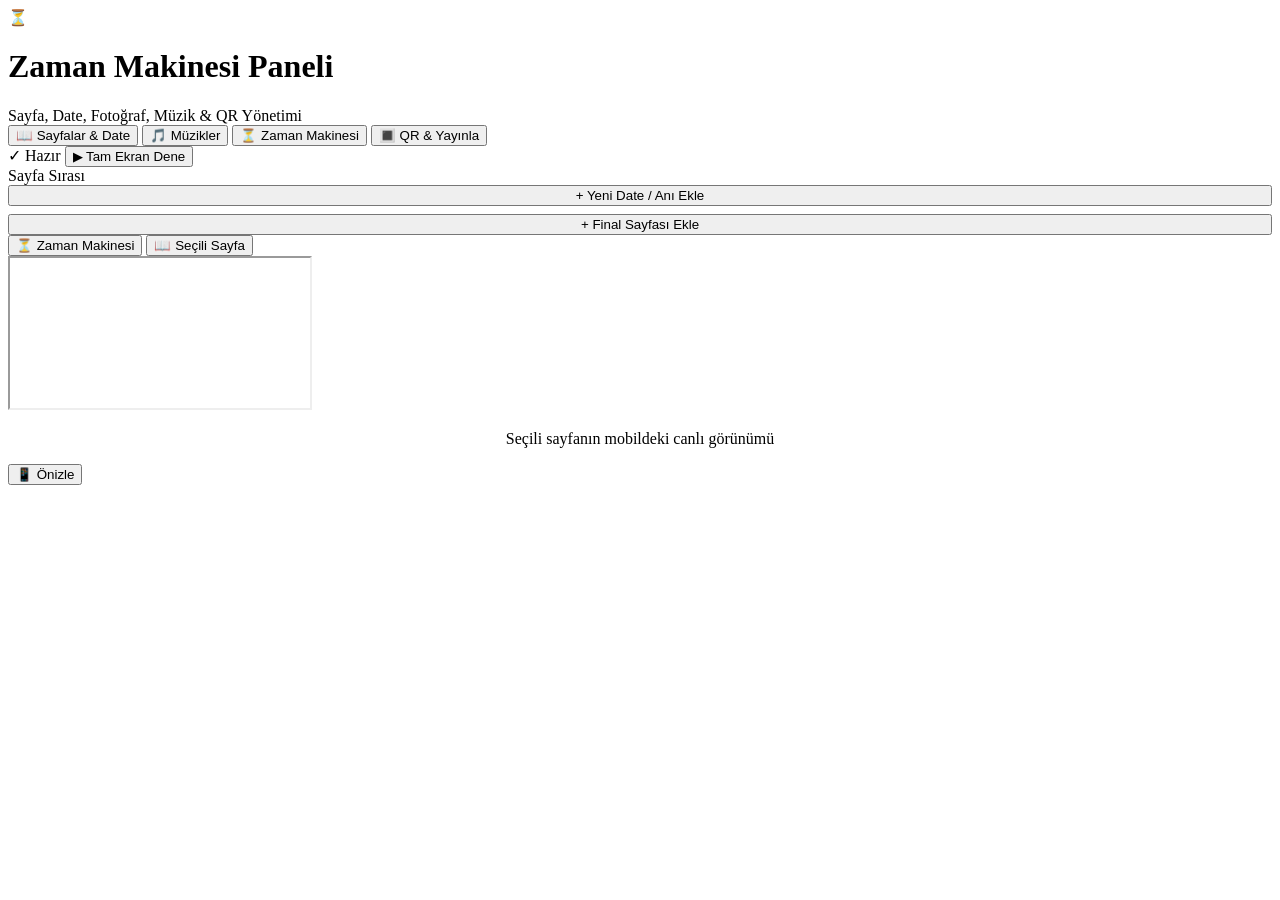
==== admin.html @ f327d787 "Add files via upload" ====
<!DOCTYPE html>
<html lang="tr">
<head>
  <meta charset="utf-8">
  <meta name="viewport" content="width=device-width, initial-scale=1">
  <meta name="robots" content="noindex, nofollow">
  <title>Yönetim Paneli | Zaman Makinesi</title>
  <link rel="icon" href="favicon.svg" type="image/svg+xml">
  <link rel="preconnect" href="https://fonts.googleapis.com">
  <link rel="preconnect" href="https://fonts.gstatic.com" crossorigin>
  <link href="https://fonts.googleapis.com/css2?family=Nunito:wght@400;600;700;800&family=Playfair+Display:wght@600;700&display=swap" rel="stylesheet">
  <link rel="stylesheet" href="css/admin.css">
</head>
<body>

  <!-- PIN Overlay (sadece PIN tanımlıysa açılır) -->
  <div id="pinOverlay" class="pin-overlay" hidden>
    <div class="pin-box">
      <h2>🔒 Yönetim Paneli</h2>
      <p class="hint" style="margin-bottom:14px;">Devam etmek için PIN kodunu gir.</p>
      <div class="field">
        <input id="pinInput" type="password" placeholder="PIN..." autocomplete="off">
      </div>
      <p id="pinError" class="hint" style="color:#fca5a5; margin-bottom:10px;" hidden>Hatalı PIN, tekrar dene.</p>
      <button id="pinUnlockBtn" class="btn btn-primary" style="width:100%;" type="button">Giriş Yap</button>
    </div>
  </div>

  <!-- Topbar -->
  <header class="topbar">
    <div class="brand">
      <div class="brand-icon">⏳</div>
      <div>
        <h1>Zaman Makinesi Paneli</h1>
        <span>Sayfa, Date, Fotoğraf, Müzik &amp; QR Yönetimi</span>
      </div>
    </div>

    <nav class="tabs">
      <button class="tab-btn active" data-tab="pages" type="button">📖 Sayfalar &amp; Date</button>
      <button class="tab-btn" data-tab="tracks" type="button">🎵 Müzikler</button>
      <button class="tab-btn" data-tab="settings" type="button">⏳ Zaman Makinesi</button>
      <button class="tab-btn" data-tab="qr" type="button">🔳 QR &amp; Yayınla</button>
    </nav>

    <div class="top-actions">
      <span id="saveBadge" class="save-badge">✓ Hazır</span>
      <button id="openFullPreviewBtn" class="btn btn-primary btn-sm" type="button">▶ Tam Ekran Dene</button>
    </div>
  </header>

  <main class="workspace">
    <!-- Sol / Ana Alan -->
    <section>
      <!-- TAB 1: Sayfalar -->
      <div id="tab-pages" class="tab-panel">
        <div class="pages-layout">
          <aside class="card">
            <div class="card-title">
              <span>Sayfa Sırası</span>
            </div>
            <div id="pageList" class="page-list"></div>
            <div style="display:flex; flex-direction:column; gap:8px;">
              <button id="addMemoryBtn" class="btn btn-primary" type="button">+ Yeni Date / Anı Ekle</button>
              <button id="addFinaleBtn" class="btn btn-ghost" type="button">+ Final Sayfası Ekle</button>
            </div>
          </aside>

          <div id="pageEditor" class="card"></div>
        </div>
      </div>

      <!-- TAB 2: Müzikler -->
      <div id="tab-tracks" class="tab-panel" hidden>
        <div class="card">
          <div class="card-title"><span>🎵 Şarkı Kütüphanesi</span></div>
          <p class="hint" style="margin-bottom:14px;">
            Buraya eklediğin şarkıları <strong>Sayfalar &amp; Date</strong> sekmesinden istediğin sayfanın müziği olarak seçebilirsin. Sayfa geçince şarkılar yumuşakça birbirine karışır.
          </p>
          <input id="trackInput" type="file" accept="audio/*,.mp3,.m4a,.wav,.ogg" multiple hidden>
          <div id="trackDrop" class="dropzone">
            <strong>🎶 Yeni Şarkı Yüklemek İçin Tıkla veya Sürükle (MP3 / M4A / WAV)</strong>
          </div>
          <div id="trackList" class="track-list"></div>
        </div>
      </div>

      <!-- TAB 3: Zaman Makinesi & Genel Ayarlar -->
      <div id="tab-settings" class="tab-panel" hidden>
        <div class="card">
          <div class="card-title"><span>⏳ Zaman Makinesi &amp; Karşılama Ayarları</span></div>
          <div class="form-grid">
            <div class="field">
              <label>Site Başlığı (Tarayıcı Sekmesi)</label>
              <input id="sSiteTitle" type="text">
            </div>
            <div class="field">
              <label>Sevgilinin Adı ({isim} yerine yazılır)</label>
              <input id="sHerName" type="text" placeholder="Örn: Eylül">
            </div>
            <div class="field">
              <label>Giriş Üst Yazısı</label>
              <input id="sIntroEyebrow" type="text">
            </div>
            <div class="field">
              <label>Giriş Buton Yazısı</label>
              <input id="sIntroButton" type="text">
            </div>
          </div>

          <div class="field">
            <label>Zaman Makinesi Ana Sorusu</label>
            <input id="sIntroQuestion" type="text">
          </div>

          <div class="form-grid">
            <div class="field">
              <label>Ses İpucu Yazısı</label>
              <input id="sIntroHint" type="text">
            </div>
            <div class="field">
              <label>İlk Tanışma Tarihi (Tünel Hedefi)</label>
              <input id="sMeetDate" type="date">
            </div>
            <div class="field">
              <label>Birliktelik Başlangıcı (Final Sayacı)</label>
              <input id="sSinceDate" type="date">
            </div>
          </div>

          <div class="form-grid">
            <div class="field">
              <label>Tünel Yazısı 1</label>
              <input id="sCap0" type="text">
            </div>
            <div class="field">
              <label>Tünel Yazısı 2</label>
              <input id="sCap1" type="text">
            </div>
            <div class="field">
              <label>Tünel Yazısı 3 (Varış)</label>
              <input id="sCap2" type="text">
            </div>
          </div>

          <div class="form-grid">
            <div class="field">
              <label>Final Sayaç Başlığı</label>
              <input id="sFinaleCounterLabel" type="text">
            </div>
            <div class="field">
              <label>Baştan İzle Butonu</label>
              <input id="sReplayLabel" type="text">
            </div>
          </div>

          <div class="card" style="margin-top:10px; background:rgba(0,0,0,0.28);">
            <div class="card-title"><span>🔒 Yönetim Paneli PIN Kilidi (İsteğe Bağlı)</span></div>
            <p id="pinStatusText" class="hint" style="margin-bottom:10px;"></p>
            <div style="display:flex; gap:8px; flex-wrap:wrap; align-items:center;">
              <input id="sNewPin" type="password" placeholder="Yeni PIN (kaldırmak için boş bırak)" style="flex:1; min-width:200px; background:rgba(4,5,16,.65); border:1px solid rgba(255,255,255,.16); border-radius:10px; padding:9px 12px;">
              <button id="savePinBtn" class="btn btn-ghost" type="button">PIN Güncelle</button>
            </div>
          </div>
        </div>
      </div>

      <!-- TAB 4: QR Kod & Yayınla -->
      <div id="tab-qr" class="tab-panel" hidden>
        <div class="card">
          <div class="card-title"><span>🔳 QR Kod &amp; Siteyi Yayına Alma (Netlify)</span></div>
          <div class="qr-grid">
            <div class="qr-preview-box">
              <canvas id="qrCardCanvas"></canvas>
              <button id="downloadQrBtn" class="btn btn-primary" style="width:100%;" type="button">📥 QR Kartını İndir (PNG)</button>
            </div>

            <div>
              <div class="field">
                <label>QR Kodun Açacağı Canlı Site Adresi (URL)</label>
                <input id="qrUrlInput" type="url" placeholder="https://gozlerinden-dogum-gunu.netlify.app">
              </div>
              <div class="form-grid">
                <div class="field">
                  <label>QR Kart Üst Başlığı</label>
                  <input id="qrCardTitle" type="text" value="ZAMAN MAKİNESİ ⏳">
                </div>
                <div class="field">
                  <label>QR Kart Alt Notu</label>
                  <input id="qrCardSub" type="text" value="Kamerayı okut ve sesi aç 🎧">
                </div>
              </div>

              <div class="card" style="margin-top:12px; background:rgba(255,211,110,0.06); border-color:rgba(255,211,110,0.3);">
                <div class="card-title"><span>📦 Sevgilinin Telefonu İçin Yayına Hazır Paket</span></div>
                <p class="hint" style="margin-bottom:12px;">
                  Panelde eklediğin fotoğraflar ve yazılar önce tarayıcında taslak olarak tutulur. Tüm düzenlemelerini bitirdiğinde aşağıdaki butona basarak <strong>tam site paketini (.zip)</strong> indirip Netlify'a sürükle-bırak yapabilirsin; böylece QR kodu okutan herkes senin yüklediğin son fotoğrafları ve şarkıları görür.
                </p>
                <div style="display:flex; gap:10px; flex-wrap:wrap;">
                  <button id="downloadZipBtn" class="btn btn-primary" type="button">📦 Tam Site Paketini İndir (.zip)</button>
                  <button id="downloadJsonBtn" class="btn btn-ghost" type="button">📄 Sadece content.json İndir</button>
                  <button id="resetDraftBtn" class="btn btn-danger" type="button">🔄 Taslağı Sıfırla</button>
                </div>
              </div>
            </div>
          </div>
        </div>
      </div>
    </section>

    <!-- Sağ: Canlı Telefon Önizlemesi -->
    <aside id="previewPane" class="preview-pane">
      <div class="preview-bar">
        <button id="previewIntroBtn" class="btn btn-ghost btn-sm" type="button">⏳ Zaman Makinesi</button>
        <button id="previewPageBtn" class="btn btn-ghost btn-sm" type="button">📖 Seçili Sayfa</button>
        <button id="closeMobilePreviewBtn" class="btn btn-danger btn-sm" type="button" style="display:none;">Kapat</button>
      </div>
      <div class="phone-frame">
        <iframe id="previewFrame" title="Canlı Mobil Önizleme"></iframe>
      </div>
      <p class="hint" style="text-align:center;">Seçili sayfanın mobildeki canlı görünümü</p>
    </aside>
  </main>

  <button id="mobilePreviewFab" class="mobile-preview-fab" type="button">📱 Önizle</button>
  <div id="toast" class="toast"></div>

  <script src="js/vendor/qrcode.js"></script>
  <script src="js/zip.js"></script>
  <script src="js/store.js"></script>
  <script src="js/admin.js"></script>
</body>
</html>
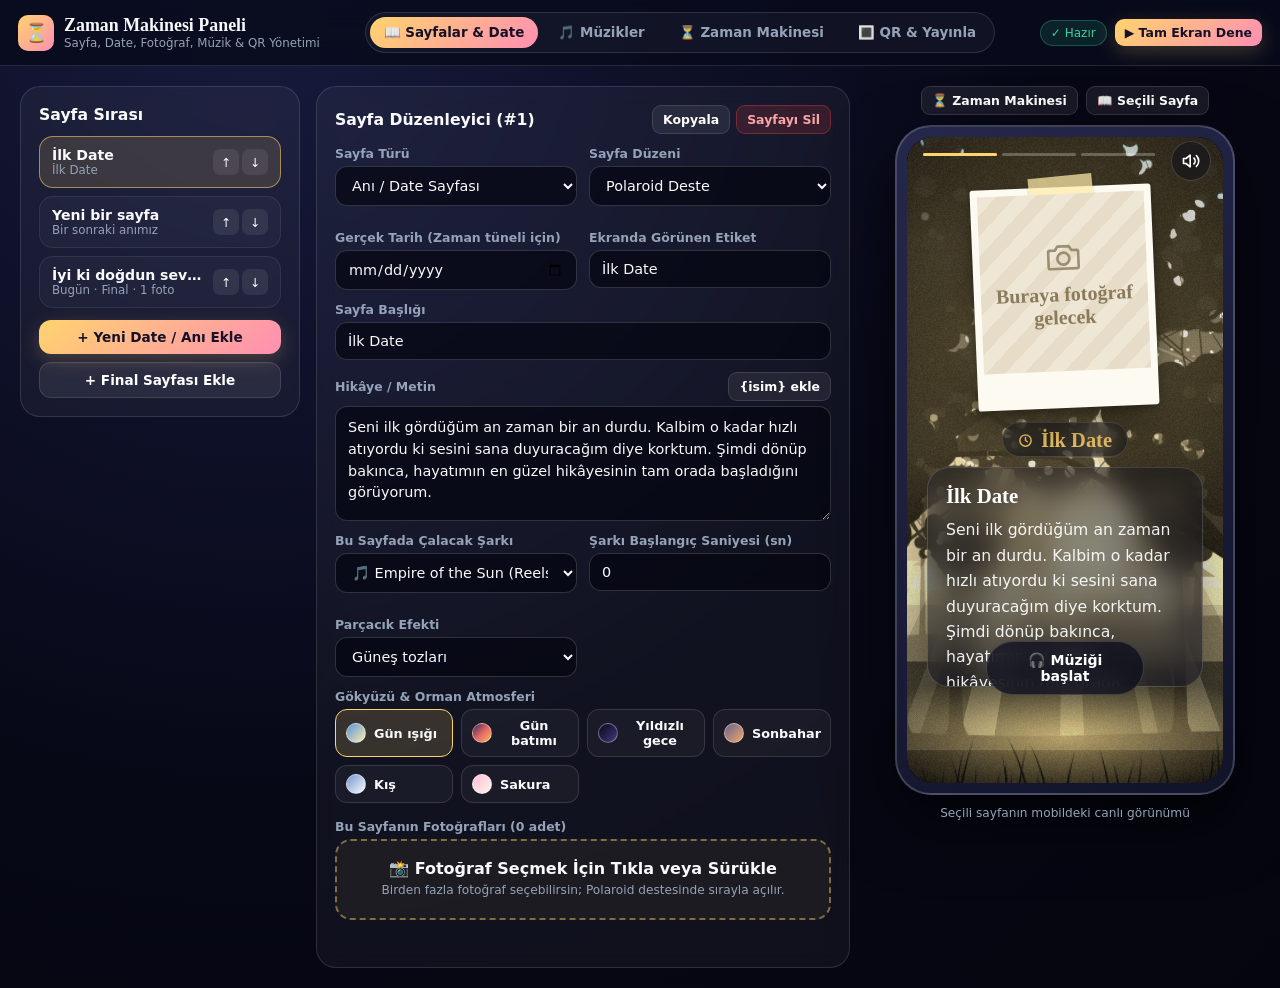
==== commit 66523922: "Add files via upload" ====
--- a/admin.html
+++ b/admin.html
@@ -191,13 +191,34 @@
                 </div>
               </div>
 
+              <div class="card" style="margin-top:12px; background:rgba(52,211,153,0.08); border-color:rgba(52,211,153,0.35);">
+                <div class="card-title"><span>☁️ GitHub'a Doğrudan Yayınla (Her Cihazda Görünsün)</span></div>
+                <p class="hint" style="margin-bottom:10px;">
+                  Telefondan veya bilgisayardan yaptığın fotoğraf, yazı ve müzik değişikliklerinin <strong>tüm cihazlarda</strong> görünmesi için GitHub Token'ını bir kez girip doğrudan yayınlayabilirsin (Token sadece bu cihazda saklanır, siteye yüklenmez).
+                </p>
+                <div class="form-grid">
+                  <div class="field">
+                    <label>GitHub Depo (kullanıcı/depo)</label>
+                    <input id="ghRepoInput" type="text" placeholder="Kaan3113/zaman-makinesi">
+                  </div>
+                  <div class="field">
+                    <label>GitHub Personal Access Token</label>
+                    <input id="ghTokenInput" type="password" placeholder="ghp_... veya github_pat_...">
+                  </div>
+                </div>
+                <div style="display:flex; gap:10px; flex-wrap:wrap; align-items:center;">
+                  <button id="publishGithubBtn" class="btn btn-primary" type="button">☁️ GitHub'a Kaydet &amp; Yayınla</button>
+                  <span id="ghPublishStatus" class="hint"></span>
+                </div>
+              </div>
+
               <div class="card" style="margin-top:12px; background:rgba(255,211,110,0.06); border-color:rgba(255,211,110,0.3);">
-                <div class="card-title"><span>📦 Sevgilinin Telefonu İçin Yayına Hazır Paket</span></div>
+                <div class="card-title"><span>📦 Manuel Paket İndir (.zip)</span></div>
                 <p class="hint" style="margin-bottom:12px;">
-                  Panelde eklediğin fotoğraflar ve yazılar önce tarayıcında taslak olarak tutulur. Tüm düzenlemelerini bitirdiğinde aşağıdaki butona basarak <strong>tam site paketini (.zip)</strong> indirip Netlify'a sürükle-bırak yapabilirsin; böylece QR kodu okutan herkes senin yüklediğin son fotoğrafları ve şarkıları görür.
+                  İstersen tüm siteyi tek paket olarak indirip başka bir yere yükleyebilirsin.
                 </p>
                 <div style="display:flex; gap:10px; flex-wrap:wrap;">
-                  <button id="downloadZipBtn" class="btn btn-primary" type="button">📦 Tam Site Paketini İndir (.zip)</button>
+                  <button id="downloadZipBtn" class="btn btn-ghost" type="button">📦 Tam Site Paketini İndir (.zip)</button>
                   <button id="downloadJsonBtn" class="btn btn-ghost" type="button">📄 Sadece content.json İndir</button>
                   <button id="resetDraftBtn" class="btn btn-danger" type="button">🔄 Taslağı Sıfırla</button>
                 </div>
--- a/css/admin.css
+++ b/css/admin.css
@@ -0,0 +1,583 @@
+:root {
+  --bg: #070816;
+  --panel: #101226;
+  --card: rgba(255, 255, 255, 0.045);
+  --border: rgba(255, 255, 255, 0.12);
+  --text: #f8fafc;
+  --muted: #94a3b8;
+  --accent: #ffd36e;
+  --rose: #ff8fb3;
+  --danger: #ef4444;
+  --ok: #34d399;
+  --sans: 'Nunito', system-ui, -apple-system, sans-serif;
+  --serif: 'Playfair Display', Georgia, serif;
+}
+
+*, *::before, *::after { box-sizing: border-box; margin: 0; padding: 0; }
+[hidden] { display: none !important; }
+
+html, body {
+  min-height: 100%;
+  background: radial-gradient(circle at 20% 0%, #171a3d 0%, #070816 55%, #04050e 100%);
+  color: var(--text);
+  font-family: var(--sans);
+  -webkit-font-smoothing: antialiased;
+}
+
+button, input, textarea, select {
+  font: inherit;
+  color: inherit;
+}
+
+button { cursor: pointer; border: 0; background: none; }
+
+/* Header */
+.topbar {
+  position: sticky;
+  top: 0;
+  z-index: 30;
+  display: flex;
+  align-items: center;
+  justify-content: space-between;
+  gap: 12px;
+  padding: 12px 18px;
+  background: rgba(9, 11, 28, 0.86);
+  backdrop-filter: blur(14px);
+  border-bottom: 1px solid var(--border);
+  flex-wrap: wrap;
+}
+
+.brand {
+  display: flex;
+  align-items: center;
+  gap: 10px;
+}
+
+.brand-icon {
+  width: 36px;
+  height: 36px;
+  border-radius: 10px;
+  background: linear-gradient(135deg, var(--accent), var(--rose));
+  color: #161129;
+  display: grid;
+  place-items: center;
+  font-size: 1.15rem;
+  font-weight: 800;
+}
+
+.brand h1 {
+  font-family: var(--serif);
+  font-size: 1.12rem;
+  line-height: 1.15;
+}
+
+.brand span {
+  display: block;
+  font-size: 0.74rem;
+  color: var(--muted);
+}
+
+.tabs {
+  display: flex;
+  gap: 6px;
+  background: rgba(255, 255, 255, 0.04);
+  padding: 4px;
+  border-radius: 999px;
+  border: 1px solid var(--border);
+  overflow-x: auto;
+  max-width: 100%;
+}
+
+.tab-btn {
+  padding: 8px 14px;
+  border-radius: 999px;
+  font-size: 0.84rem;
+  font-weight: 700;
+  color: var(--muted);
+  white-space: nowrap;
+  transition: all 0.2s;
+}
+
+.tab-btn:hover { color: #fff; }
+.tab-btn.active {
+  background: linear-gradient(135deg, var(--accent), var(--rose));
+  color: #161129;
+}
+
+.top-actions {
+  display: flex;
+  align-items: center;
+  gap: 8px;
+}
+
+.btn {
+  display: inline-flex;
+  align-items: center;
+  justify-content: center;
+  gap: 7px;
+  padding: 9px 15px;
+  border-radius: 12px;
+  font-size: 0.85rem;
+  font-weight: 700;
+  transition: transform 0.15s, opacity 0.15s, background 0.2s;
+}
+.btn:active { transform: scale(0.97); }
+.btn-primary {
+  background: linear-gradient(135deg, var(--accent), var(--rose));
+  color: #161129;
+  box-shadow: 0 6px 20px rgba(255, 211, 110, 0.22);
+}
+.btn-ghost {
+  background: rgba(255, 255, 255, 0.07);
+  border: 1px solid var(--border);
+  color: #fff;
+}
+.btn-ghost:hover { background: rgba(255, 255, 255, 0.12); }
+.btn-danger {
+  background: rgba(239, 68, 68, 0.15);
+  border: 1px solid rgba(239, 68, 68, 0.35);
+  color: #fca5a5;
+}
+.btn-sm { padding: 6px 10px; font-size: 0.78rem; border-radius: 9px; }
+
+.save-badge {
+  font-size: 0.75rem;
+  color: var(--ok);
+  padding: 5px 10px;
+  border-radius: 999px;
+  background: rgba(52, 211, 153, 0.12);
+  border: 1px solid rgba(52, 211, 153, 0.3);
+}
+
+/* Main Workspace Layout */
+.workspace {
+  display: grid;
+  grid-template-columns: minmax(0, 1fr) 390px;
+  gap: 20px;
+  max-width: 1440px;
+  margin: 0 auto;
+  padding: 20px;
+  align-items: start;
+}
+
+@media (max-width: 1080px) {
+  .workspace { grid-template-columns: 1fr; padding: 14px 14px 80px; }
+  .preview-pane { display: none; }
+  .preview-pane.mobile-open {
+    display: flex;
+    position: fixed;
+    inset: 0;
+    z-index: 60;
+    background: rgba(5, 6, 20, 0.94);
+    padding: 18px;
+    justify-content: center;
+    align-items: center;
+  }
+  .preview-pane.mobile-open #closeMobilePreviewBtn {
+    display: inline-flex !important;
+  }
+}
+
+.mobile-preview-fab {
+  display: none;
+  position: fixed;
+  right: 16px;
+  bottom: 16px;
+  z-index: 50;
+  padding: 12px 18px;
+  border-radius: 999px;
+  background: linear-gradient(135deg, var(--accent), var(--rose));
+  color: #161129;
+  font-weight: 800;
+  box-shadow: 0 10px 28px rgba(0, 0, 0, 0.55);
+}
+@media (max-width: 1080px) {
+  .mobile-preview-fab { display: inline-flex; align-items: center; gap: 6px; }
+}
+
+/* Pages Split Layout inside Tab 1 */
+.pages-layout {
+  display: grid;
+  grid-template-columns: 280px minmax(0, 1fr);
+  gap: 16px;
+  align-items: start;
+}
+
+@media (max-width: 760px) {
+  .pages-layout { grid-template-columns: 1fr; }
+}
+
+.card {
+  background: var(--card);
+  border: 1px solid var(--border);
+  border-radius: 20px;
+  padding: 18px;
+  backdrop-filter: blur(10px);
+}
+
+.card-title {
+  font-size: 0.98rem;
+  font-weight: 800;
+  margin-bottom: 12px;
+  display: flex;
+  align-items: center;
+  justify-content: space-between;
+  gap: 8px;
+}
+
+.page-list {
+  display: flex;
+  flex-direction: column;
+  gap: 8px;
+  margin-bottom: 12px;
+}
+
+.page-item {
+  display: flex;
+  align-items: center;
+  justify-content: space-between;
+  gap: 8px;
+  padding: 10px 12px;
+  border-radius: 14px;
+  background: rgba(255, 255, 255, 0.03);
+  border: 1px solid rgba(255, 255, 255, 0.08);
+  cursor: pointer;
+  transition: all 0.18s;
+}
+
+.page-item:hover { background: rgba(255, 255, 255, 0.07); }
+.page-item.active {
+  background: rgba(255, 211, 110, 0.14);
+  border-color: rgba(255, 211, 110, 0.55);
+}
+
+.page-item-meta {
+  min-width: 0;
+  flex: 1;
+}
+
+.page-item-title {
+  font-size: 0.88rem;
+  font-weight: 800;
+  white-space: nowrap;
+  overflow: hidden;
+  text-overflow: ellipsis;
+}
+
+.page-item-sub {
+  font-size: 0.74rem;
+  color: var(--muted);
+  white-space: nowrap;
+  overflow: hidden;
+  text-overflow: ellipsis;
+}
+
+.page-item-arrows {
+  display: flex;
+  gap: 3px;
+}
+
+.arrow-btn {
+  width: 26px;
+  height: 26px;
+  border-radius: 7px;
+  background: rgba(255, 255, 255, 0.08);
+  font-size: 0.78rem;
+  display: grid;
+  place-items: center;
+}
+.arrow-btn:hover { background: rgba(255, 255, 255, 0.18); }
+
+/* Form Elements */
+.form-grid {
+  display: grid;
+  grid-template-columns: repeat(auto-fit, minmax(210px, 1fr));
+  gap: 12px;
+}
+
+.field {
+  display: flex;
+  flex-direction: column;
+  gap: 5px;
+  margin-bottom: 12px;
+}
+
+.field label {
+  font-size: 0.78rem;
+  font-weight: 700;
+  color: var(--muted);
+  display: flex;
+  align-items: center;
+  justify-content: space-between;
+}
+
+.field input[type="text"],
+.field input[type="date"],
+.field input[type="number"],
+.field input[type="url"],
+.field input[type="password"],
+.field select,
+.field textarea {
+  width: 100%;
+  background: rgba(4, 5, 16, 0.65);
+  border: 1px solid rgba(255, 255, 255, 0.16);
+  border-radius: 12px;
+  padding: 10px 12px;
+  font-size: 0.9rem;
+  outline: none;
+  transition: border-color 0.2s;
+}
+
+.field input:focus,
+.field select:focus,
+.field textarea:focus {
+  border-color: var(--accent);
+}
+
+.field textarea {
+  min-height: 115px;
+  resize: vertical;
+  line-height: 1.5;
+}
+
+.hint {
+  font-size: 0.76rem;
+  color: var(--muted);
+  line-height: 1.45;
+}
+
+/* Palette Picker */
+.palette-grid {
+  display: grid;
+  grid-template-columns: repeat(auto-fit, minmax(110px, 1fr));
+  gap: 8px;
+}
+
+.pal-chip {
+  display: flex;
+  align-items: center;
+  gap: 8px;
+  padding: 8px 10px;
+  border-radius: 12px;
+  background: rgba(255, 255, 255, 0.04);
+  border: 1px solid rgba(255, 255, 255, 0.12);
+  font-size: 0.8rem;
+  font-weight: 700;
+}
+
+.pal-chip.active {
+  border-color: var(--accent);
+  background: rgba(255, 211, 110, 0.16);
+}
+
+.pal-dot {
+  width: 20px;
+  height: 20px;
+  border-radius: 50%;
+  flex: none;
+  border: 1px solid rgba(255, 255, 255, 0.35);
+}
+
+/* Dropzone & Photo Grid */
+.dropzone {
+  border: 2px dashed rgba(255, 211, 110, 0.45);
+  background: rgba(255, 211, 110, 0.05);
+  border-radius: 16px;
+  padding: 18px;
+  text-align: center;
+  cursor: pointer;
+  margin-bottom: 12px;
+  transition: background 0.2s, border-color 0.2s;
+}
+.dropzone:hover, .dropzone.drag {
+  background: rgba(255, 211, 110, 0.12);
+  border-color: var(--accent);
+}
+
+.photo-list {
+  display: grid;
+  grid-template-columns: repeat(auto-fill, minmax(165px, 1fr));
+  gap: 10px;
+}
+
+.photo-card {
+  background: rgba(0, 0, 0, 0.45);
+  border: 1px solid rgba(255, 255, 255, 0.12);
+  border-radius: 14px;
+  overflow: hidden;
+  display: flex;
+  flex-direction: column;
+}
+
+.photo-card img {
+  width: 100%;
+  height: 130px;
+  object-fit: cover;
+  display: block;
+}
+
+.photo-card-body {
+  padding: 8px;
+  display: flex;
+  flex-direction: column;
+  gap: 6px;
+}
+
+.photo-card input {
+  width: 100%;
+  background: rgba(255, 255, 255, 0.06);
+  border: 1px solid rgba(255, 255, 255, 0.12);
+  border-radius: 8px;
+  padding: 6px 8px;
+  font-size: 0.78rem;
+}
+
+.photo-card-actions {
+  display: flex;
+  justify-content: space-between;
+  gap: 4px;
+}
+
+/* Track List */
+.track-list {
+  display: flex;
+  flex-direction: column;
+  gap: 10px;
+}
+
+.track-item {
+  display: flex;
+  align-items: center;
+  gap: 12px;
+  padding: 12px;
+  border-radius: 14px;
+  background: rgba(0, 0, 0, 0.35);
+  border: 1px solid rgba(255, 255, 255, 0.1);
+  flex-wrap: wrap;
+}
+
+.track-item input {
+  flex: 1;
+  min-width: 180px;
+  background: rgba(255, 255, 255, 0.06);
+  border: 1px solid rgba(255, 255, 255, 0.14);
+  border-radius: 10px;
+  padding: 8px 10px;
+  font-size: 0.88rem;
+}
+
+.track-item audio {
+  height: 34px;
+  max-width: 240px;
+}
+
+/* Sticky Phone Preview */
+.preview-pane {
+  position: sticky;
+  top: 78px;
+  display: flex;
+  flex-direction: column;
+  align-items: center;
+  gap: 10px;
+}
+
+.phone-frame {
+  width: 340px;
+  height: 670px;
+  max-height: calc(100vh - 140px);
+  border-radius: 36px;
+  padding: 10px;
+  background: linear-gradient(145deg, #25284c, #111329);
+  border: 2px solid rgba(255, 255, 255, 0.18);
+  box-shadow: 0 28px 65px rgba(0, 0, 0, 0.65);
+  display: flex;
+  flex-direction: column;
+}
+
+.phone-frame iframe {
+  width: 100%;
+  height: 100%;
+  border: 0;
+  border-radius: 26px;
+  background: #05061a;
+}
+
+.preview-bar {
+  display: flex;
+  gap: 8px;
+  align-items: center;
+  justify-content: center;
+  flex-wrap: wrap;
+}
+
+/* QR & Deploy Layout */
+.qr-grid {
+  display: grid;
+  grid-template-columns: 300px minmax(0, 1fr);
+  gap: 20px;
+  align-items: start;
+}
+
+@media (max-width: 720px) {
+  .qr-grid { grid-template-columns: 1fr; }
+}
+
+.qr-preview-box {
+  background: rgba(0, 0, 0, 0.45);
+  border: 1px solid var(--border);
+  border-radius: 20px;
+  padding: 16px;
+  display: flex;
+  flex-direction: column;
+  align-items: center;
+  gap: 12px;
+}
+
+#qrCardCanvas {
+  width: 100%;
+  max-width: 260px;
+  height: auto;
+  border-radius: 14px;
+  box-shadow: 0 12px 32px rgba(0, 0, 0, 0.55);
+}
+
+/* PIN Modal */
+.pin-overlay {
+  position: fixed;
+  inset: 0;
+  z-index: 90;
+  background: rgba(4, 5, 16, 0.94);
+  backdrop-filter: blur(18px);
+  display: grid;
+  place-items: center;
+  padding: 20px;
+}
+.pin-box {
+  width: min(360px, 94vw);
+  background: var(--panel);
+  border: 1px solid var(--border);
+  border-radius: 24px;
+  padding: 26px;
+  text-align: center;
+}
+.pin-box h2 { font-family: var(--serif); margin-bottom: 8px; }
+
+/* Toast */
+.toast {
+  position: fixed;
+  left: 50%;
+  bottom: 22px;
+  transform: translateX(-50%) translateY(16px);
+  background: #141836;
+  border: 1px solid var(--accent);
+  color: #fff;
+  padding: 10px 18px;
+  border-radius: 999px;
+  font-size: 0.85rem;
+  font-weight: 700;
+  opacity: 0;
+  pointer-events: none;
+  transition: all 0.25s;
+  z-index: 100;
+}
+.toast.show { opacity: 1; transform: translateX(-50%) translateY(0); }
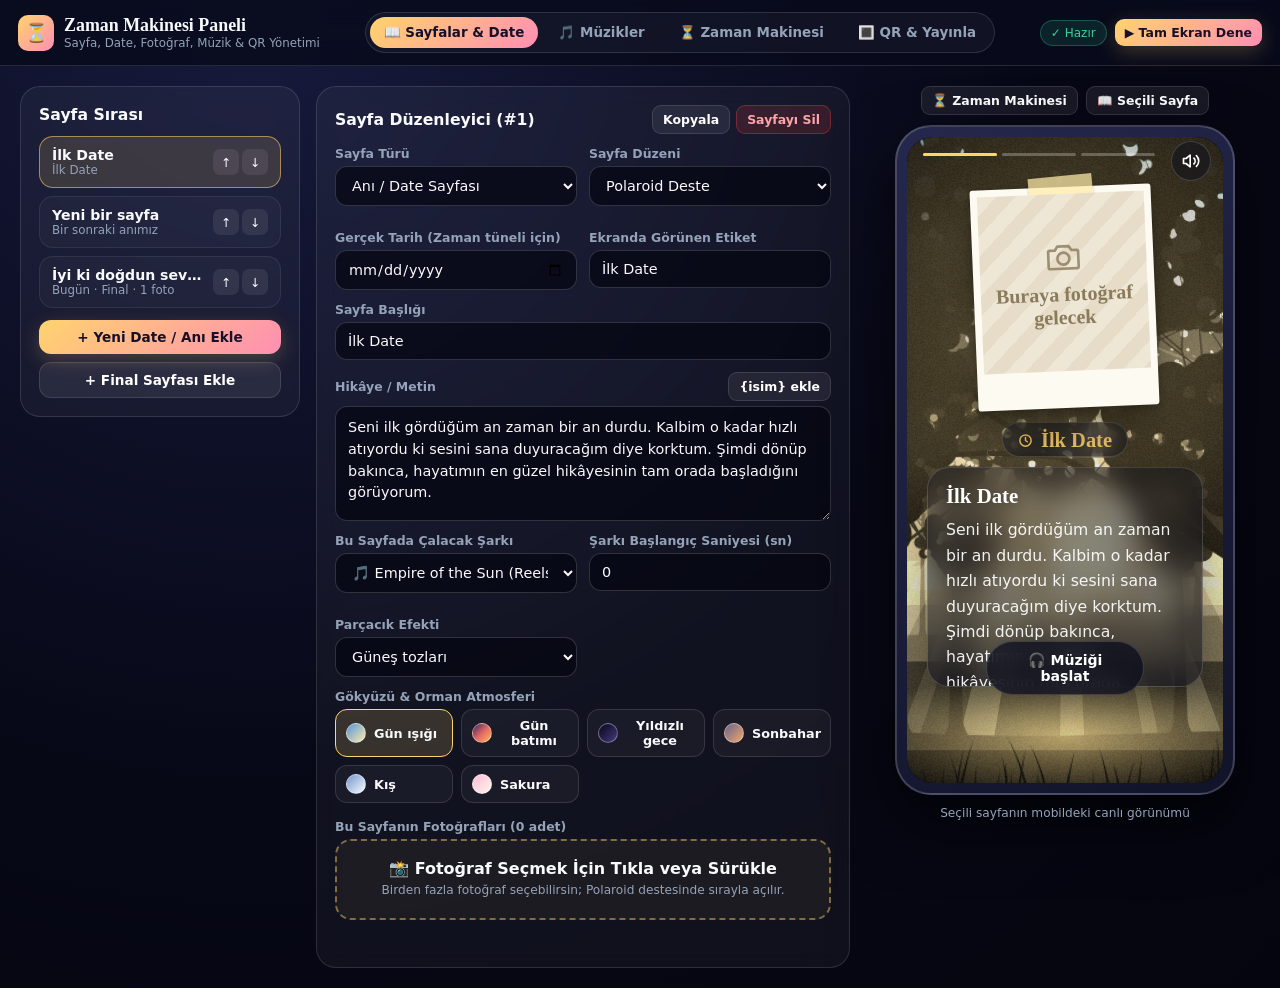
==== commit 4853f18b: "Add files via upload" ====
--- a/admin.html
+++ b/admin.html
@@ -202,13 +202,16 @@
                     <input id="ghRepoInput" type="text" placeholder="Kaan3113/zaman-makinesi">
                   </div>
                   <div class="field">
-                    <label>GitHub Personal Access Token</label>
+                    <label>
+                      <span>GitHub Personal Access Token</span>
+                      <a href="https://github.com/settings/tokens/new?scopes=repo&description=ZamanMakinesi" target="_blank" style="color:var(--accent); text-decoration:underline;">🔑 Hızlı Token Al</a>
+                    </label>
                     <input id="ghTokenInput" type="password" placeholder="ghp_... veya github_pat_...">
                   </div>
                 </div>
                 <div style="display:flex; gap:10px; flex-wrap:wrap; align-items:center;">
                   <button id="publishGithubBtn" class="btn btn-primary" type="button">☁️ GitHub'a Kaydet &amp; Yayınla</button>
-                  <span id="ghPublishStatus" class="hint"></span>
+                  <span id="ghPublishStatus" class="hint" style="font-weight:700;"></span>
                 </div>
               </div>
 
@@ -246,9 +249,9 @@
   <button id="mobilePreviewFab" class="mobile-preview-fab" type="button">📱 Önizle</button>
   <div id="toast" class="toast"></div>
 
-  <script src="js/vendor/qrcode.js"></script>
-  <script src="js/zip.js"></script>
-  <script src="js/store.js"></script>
-  <script src="js/admin.js"></script>
+  <script src="js/vendor/qrcode.js?v=2"></script>
+  <script src="js/zip.js?v=2"></script>
+  <script src="js/store.js?v=2"></script>
+  <script src="js/admin.js?v=3"></script>
 </body>
 </html>
